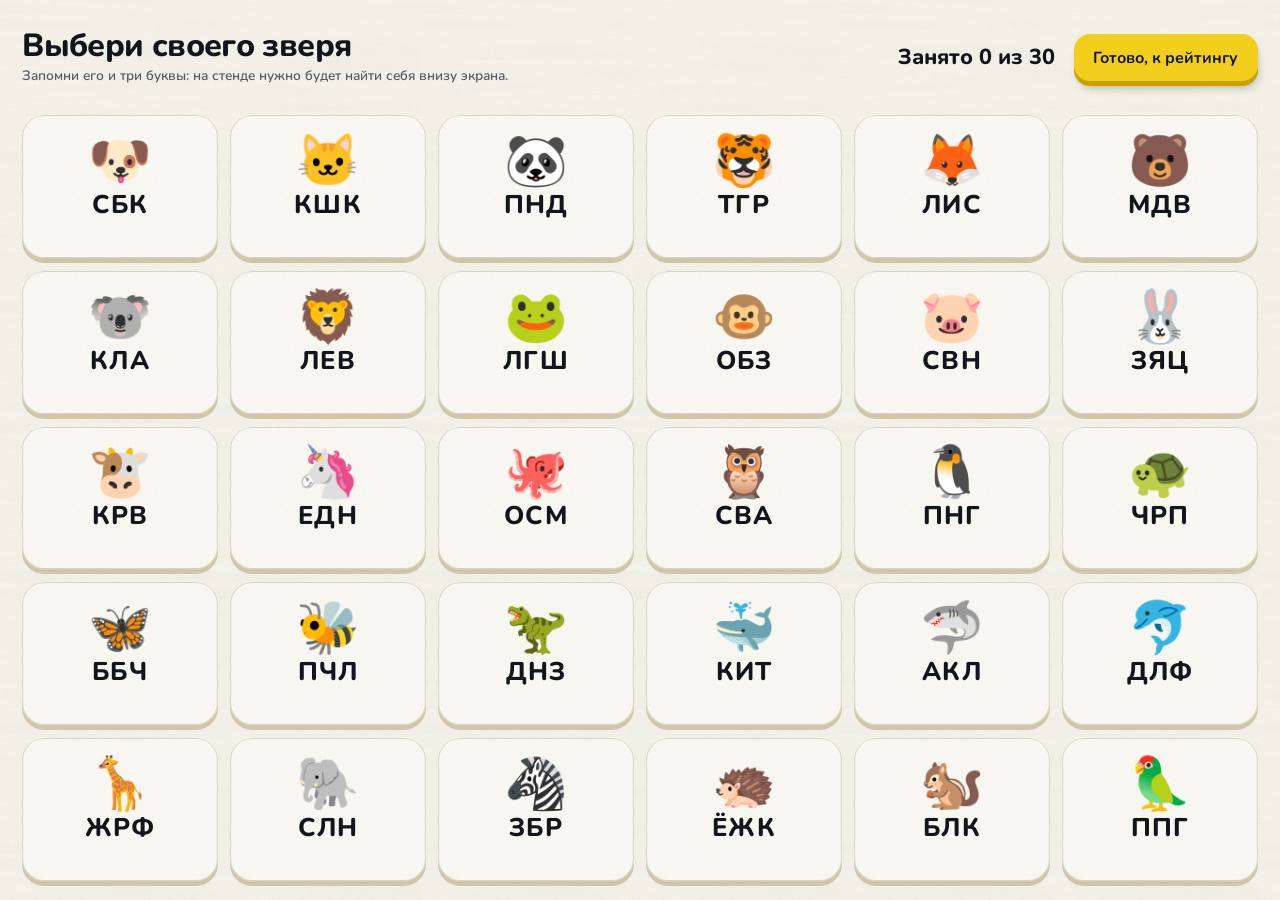
==== register.html @ b261a31a "Лидерборд научного музея: аватары, рейтинг, молекулы в жидкости и газе, SDK для стендов Co-Authored-" ====
<!doctype html>
<html lang="ru">
<head>
<meta charset="utf-8">
<meta name="viewport" content="width=device-width, initial-scale=1, viewport-fit=cover">
<meta name="description" content="Выбор аватаров для группы перед игрой в научном музее.">
<title>Выбор аватаров</title>
<link rel="preconnect" href="https://fonts.googleapis.com">
<link rel="preconnect" href="https://fonts.gstatic.com" crossorigin>
<link href="https://fonts.googleapis.com/css2?family=Nunito:wght@600;700;800&amp;display=swap&amp;subset=cyrillic" rel="stylesheet">
<link rel="stylesheet" href="css/app.css">
</head>
<body>
<noscript><p class="status">Для работы экрана нужен включённый JavaScript.</p></noscript>
<div class="app">
  <header class="bar">
    <div class="bar__title">
      <h1>Выбери своего зверя</h1>
      <p class="bar__sub">Запомни его и три буквы: на стенде нужно будет найти себя внизу экрана.</p>
    </div>
    <p class="count" id="count" aria-live="polite">Занято 0 из 30</p>
    <a class="btn btn--primary" href="index.html">Готово, к рейтингу</a>
  </header>
  <main class="view">
    <ul class="zoo" id="zoo" aria-label="Аватары"></ul>
  </main>
</div>
<p class="status" id="status" role="status" hidden></p>
<script src="sdk/museum-sdk.js"></script>
<script src="js/register.js"></script>
</body>
</html>
---- css/app.css ----
/* Hallmark · shape: app screen · genre: playful · theme: Hum (deal 1/3, seed science-museum-kiosk-leaderboard-2dd2·1d80dd22·2026-11-20·r0)
 * nav: one top bar with three card-stock mode pills and a quiet keeper button · signature: the group as molecules, emoji discs whose bond count is their score, bonding in water and colliding in gas · states: loading, empty, offline, full
 * axes: light/rounded-sans/chromatic-yellow · posture: full-palette · contrast: pass · v2.0.0
 * substitution: Chillax has no Cyrillic, Nunito carries the same rounded voice */
/* waive 39b: avatar tiles are kiosk touch targets for children, sized to the grid on purpose
 * answered F4: the three mode pills are tabs, not primary actions; one pear primary per screen
 * answered F6: .state, .status carry no figures */
/* Hallmark · pre-emit critique: P4 H4 E4 S5 R4 V4 · weakest: H, kiosk distance reading needs larger type than the app scale, so the board declares its own viewport-tied sizes in the token block */
@import url("../tokens.css");
@import url("../base.css");

:root {
  --font-display: "Nunito", ui-rounded, ui-sans-serif, sans-serif;
  --font-body: var(--font-display);
  --display-weight: 800;
  --tracking-display: -0.02em;
  --k-unit: clamp(16px, 0.55vw + 0.6vh, 26px);
  --k-title: calc(var(--k-unit) * 2);
  --k-big: calc(var(--k-unit) * 1.35);
  --k-body: calc(var(--k-unit) * 1);
  --k-small: calc(var(--k-unit) * 0.85);
  --k-bar: calc(var(--k-unit) * 5.2);
  --color-water: var(--color-sugar);
  --color-water-deep: oklch(80% 0.06 236);
  --color-danger: var(--color-accent-3);
  --color-danger-deep: oklch(56% 0.19 25);
  --grain: url("data:image/svg+xml,%3Csvg xmlns='http://www.w3.org/2000/svg' width='180' height='180'%3E%3Cfilter id='n'%3E%3CfeTurbulence type='fractalNoise' baseFrequency='0.85' numOctaves='3' stitchTiles='stitch'/%3E%3CfeColorMatrix values='0 0 0 0 0.2  0 0 0 0 0.18  0 0 0 0 0.12  0 0 0 0.07 0'/%3E%3C/filter%3E%3Crect width='100%25' height='100%25' filter='url(%23n)'/%3E%3C/svg%3E");
  --fibre: url("data:image/svg+xml,%3Csvg xmlns='http://www.w3.org/2000/svg' width='420' height='420'%3E%3Cfilter id='f'%3E%3CfeTurbulence type='turbulence' baseFrequency='0.004 0.06' numOctaves='2' seed='7'/%3E%3CfeColorMatrix values='0 0 0 0 0.35  0 0 0 0 0.3  0 0 0 0 0.2  0 0 0 0.045 0'/%3E%3C/filter%3E%3Crect width='100%25' height='100%25' filter='url(%23f)'/%3E%3C/svg%3E");
}

html { font-size: var(--k-body); }
body {
  min-height: 100dvh;
  background: var(--grain), var(--fibre), var(--color-paper);
  font-size: var(--k-body);
  font-weight: 600;
  -webkit-user-select: none; user-select: none;
  -webkit-tap-highlight-color: transparent;
  touch-action: manipulation;
}
.app { display: grid; grid-template-rows: auto minmax(0, 1fr); height: 100dvh; max-width: 2400px; margin-inline: auto; padding: calc(var(--k-unit) * 1) calc(var(--k-unit) * 1.4) calc(var(--k-unit) * 1.2); gap: calc(var(--k-unit) * 1); }

/* ---------- top bar ---------- */
.bar { display: flex; align-items: center; gap: calc(var(--k-unit) * 1.2); min-height: var(--k-bar); flex-wrap: wrap; }
.bar__title { display: grid; gap: var(--space-3xs); margin-right: auto; min-width: 0; }
.bar h1 { font-size: var(--k-title); max-width: none; }
.bar__sub { font-size: var(--k-small); font-weight: 600; color: var(--color-muted); }

/* ---------- card-stock controls ---------- */
.btn {
  --edge: 5px;
  display: inline-flex; align-items: center; justify-content: center; gap: var(--space-xs);
  min-height: calc(var(--k-unit) * 2.9); padding: 0 calc(var(--k-unit) * 1.2);
  border: 0; border-radius: var(--radius-stock);
  background: var(--grain), var(--color-card); color: var(--color-ink);
  font: 700 var(--k-body)/1 var(--font-body); text-decoration: none; white-space: nowrap; cursor: pointer;
  box-shadow: inset 0 0 0 1px var(--color-rule), 0 var(--edge) 0 0 var(--color-edge);
  transition: translate var(--dur-micro) var(--ease-snap), box-shadow var(--dur-micro) var(--ease-snap), background-color var(--dur-short) linear;
}
.btn:hover { --edge: 7px; translate: 0 -2px; }
.btn:active { --edge: 1px; translate: 0 4px; }
.btn:focus-visible { outline: 3px solid var(--color-focus); outline-offset: 3px; }
.btn:disabled, .btn[aria-disabled="true"] { opacity: 0.5; cursor: not-allowed; translate: none; --edge: 2px; }
.btn[aria-busy="true"] { cursor: progress; }
.btn--primary {
  background: var(--grain), var(--color-accent); color: var(--color-accent-ink);
  box-shadow: 0 var(--edge) 0 0 var(--color-accent-deep), 2px calc(var(--edge) + 4px) 10px -3px color-mix(in oklab, var(--color-ink) 30%, transparent);
  transition-timing-function: var(--ease-spring);
}
.btn--danger { background: var(--grain), var(--color-danger); color: var(--color-ink); box-shadow: 0 var(--edge) 0 0 var(--color-danger-deep); }
.btn--quiet { background: transparent; box-shadow: inset 0 0 0 1.5px var(--color-rule); color: var(--color-ink-2); --edge: 0px; }
.btn--quiet:hover { background: var(--color-paper-2); translate: none; }
.btn--quiet:active { translate: 0 1px; }

/* mode pills: a chosen pill is ink with paper type */
.modes { display: flex; gap: calc(var(--k-unit) * 0.6); padding: 0; margin: 0; }
.modes .btn { min-width: calc(var(--k-unit) * 8); font-size: var(--k-big); min-height: calc(var(--k-unit) * 3.3); }
.modes .btn[aria-selected="true"] { background: var(--color-ink); color: var(--color-paper); box-shadow: 0 2px 0 0 var(--color-ink-2); translate: 0 3px; }

/* ---------- views ---------- */
.view { min-height: 0; position: relative; }

/* leaderboard */
.ranks {
  --rows: 10;
  list-style: none; margin: 0; padding: 0; height: 100%;
  display: grid; grid-auto-flow: column; grid-template-rows: repeat(var(--rows), minmax(0, 1fr));
  grid-template-columns: repeat(var(--cols, 1), minmax(0, 1fr));
  column-gap: calc(var(--k-unit) * 1.4); row-gap: calc(var(--k-unit) * 0.45);
}
.rank {
  display: grid; grid-template-columns: calc(var(--k-unit) * 2.6) auto minmax(0, 1fr) auto; align-items: center;
  gap: calc(var(--k-unit) * 0.8); min-height: 0; padding: 0 calc(var(--k-unit) * 1) 0 calc(var(--k-unit) * 0.6);
  border-radius: var(--radius-stock);
  background: var(--grain), var(--color-card);
  box-shadow: inset 0 0 0 1px var(--color-rule), 0 3px 0 0 var(--color-edge);
  will-change: transform;
}
.rank__pos { font-size: var(--k-big); font-weight: 800; color: var(--color-muted); text-align: center; font-variant-numeric: tabular-nums; }
.rank__disc {
  display: grid; place-items: center; aspect-ratio: 1; height: min(calc(var(--k-unit) * 3.2), 86%);
  border-radius: 50%; background: var(--color-paper-2); box-shadow: inset 0 0 0 1px var(--color-rule);
  font-size: min(calc(var(--k-unit) * 2), 3.6vh); line-height: 1;
}
.rank__code { font-size: min(calc(var(--k-unit) * 2), 4.2vh); font-weight: 800; letter-spacing: 0.04em; overflow-wrap: break-word; min-width: 0; }
.rank__score { position: relative; font-size: min(calc(var(--k-unit) * 2.1), 4.4vh); font-weight: 800; font-variant-numeric: tabular-nums; }
.rank__plus {
  position: absolute; right: 0; bottom: 100%; padding: var(--space-3xs) var(--space-xs); border-radius: var(--radius-pill);
  background: var(--color-mint); color: var(--color-ink); font-size: var(--k-small); font-weight: 800; white-space: nowrap;
  opacity: 0; translate: 0 6px; transition: opacity var(--dur-short) var(--ease-snap), translate var(--dur-short) var(--ease-snap);
}
.rank.is-bumped .rank__plus { opacity: 1; translate: 0 -2px; }
.rank[data-pos="1"] { background: var(--grain), var(--color-accent); box-shadow: 0 4px 0 0 var(--color-accent-deep); }
.rank[data-pos="1"] .rank__pos { color: var(--color-ink); }
.rank[data-pos="1"] .rank__disc { background: var(--color-card); }
.rank[data-pos="2"] .rank__pos, .rank[data-pos="3"] .rank__pos { color: var(--color-ink); }
.rank[data-pos="2"] { box-shadow: inset 0 0 0 2px var(--color-ink), 0 3px 0 0 var(--color-edge); }
.rank[data-pos="3"] { box-shadow: inset 0 0 0 2px var(--color-ink-2), 0 3px 0 0 var(--color-edge); }
.rank.is-zero .rank__score { color: var(--color-muted); }

/* empty and loading */
.state { display: grid; place-content: center; justify-items: start; gap: calc(var(--k-unit) * 1); height: 100%; max-width: 40ch; margin-inline: auto; }
.state h2 { font-size: var(--k-title); max-width: 18ch; }
.state p { font-size: var(--k-big); color: var(--color-ink-2); }
.skeleton { list-style: none; margin: 0; padding: 0; display: grid; gap: calc(var(--k-unit) * 0.45); height: 100%; grid-template-rows: repeat(10, minmax(0, 1fr)); }
.skeleton li { border-radius: var(--radius-stock); background: var(--color-paper-2); animation: breathe 1.4s var(--ease-in-out) infinite alternate; }
@keyframes breathe { from { opacity: 0.55; } to { opacity: 1; } }

/* ---------- the vessel ---------- */
.lab { display: grid; grid-template-columns: minmax(0, 1fr) clamp(300px, 24vw, 520px); gap: calc(var(--k-unit) * 1.4); height: 100%; }
.vessel {
  position: relative; min-height: 0; border-radius: var(--radius-card); overflow: hidden;
  background: var(--grain), var(--fibre), var(--color-paper-2);
  box-shadow: inset 0 0 0 1.5px var(--color-rule), var(--shadow-card);
}
.vessel canvas { position: absolute; inset: 0; width: 100%; height: 100%; display: block; }

.note {
  position: relative; align-self: start; display: grid; gap: calc(var(--k-unit) * 0.9);
  padding: calc(var(--k-unit) * 1.6) calc(var(--k-unit) * 1.5) calc(var(--k-unit) * 1.8);
  filter: var(--shadow-paper);
}
.note::before { content: ""; position: absolute; inset: 0; z-index: -1; background: var(--grain), var(--fibre), var(--color-card); clip-path: var(--torn, none); border-radius: var(--radius-card) var(--radius-card) 0 0; }
.note h2 { font-size: var(--k-title); }
.note p { font-size: var(--k-body); line-height: 1.5; font-weight: 600; color: var(--color-ink-2); }
.note mark { background: color-mix(in oklab, var(--color-accent) 60%, transparent); color: inherit; box-decoration-break: clone; -webkit-box-decoration-break: clone; padding: 0 0.15em; border-radius: 4px; }
.legend { display: grid; gap: calc(var(--k-unit) * 0.5); margin: calc(var(--k-unit) * 0.4) 0 0; padding: calc(var(--k-unit) * 0.9) 0 0; border-top: 1.5px dashed var(--color-rule); list-style: none; }
.legend li.legend__head { display: block; font-size: var(--k-small); color: var(--color-muted); }
.legend li { display: grid; grid-template-columns: calc(var(--k-unit) * 3.6) minmax(0, 1fr); align-items: center; gap: calc(var(--k-unit) * 0.6); font-size: var(--k-small); color: var(--color-ink-2); }
.legend b { font-weight: 800; color: var(--color-ink); }
.dots { position: relative; width: calc(var(--k-unit) * 2.4); aspect-ratio: 1; border-radius: 50%; background: var(--color-card); box-shadow: inset 0 0 0 1.5px var(--color-edge); justify-self: center; }
.dots i { position: absolute; left: 50%; top: 50%; width: 8px; height: 8px; margin: calc(var(--space-2xs) * -1); border-radius: 50%; background: var(--color-accent-2); transform: rotate(var(--a)) translateY(calc(var(--k-unit) * -1.2)); }

/* ---------- status toast ---------- */
.status {
  position: fixed; left: 50%; bottom: calc(var(--k-unit) * 1); translate: -50% 0; z-index: var(--z-toast);
  padding: calc(var(--k-unit) * 0.6) calc(var(--k-unit) * 1.2); border-radius: var(--radius-pill);
  background: var(--color-ink); color: var(--color-paper); font-size: var(--k-small);
}

/* ---------- keeper dialog ---------- */
dialog.keeper {
  width: min(92vw, 560px); padding: calc(var(--k-unit) * 1.6); border: 0; border-radius: 28px;
  background: var(--grain), var(--fibre), var(--color-card); color: var(--color-ink);
  box-shadow: var(--shadow-card);
}
dialog.keeper::backdrop { background: color-mix(in oklab, var(--color-ink) 45%, transparent); }
.keeper h2 { font-size: var(--k-title); }
.keeper__head { display: flex; align-items: start; justify-content: space-between; gap: var(--space-md); margin-bottom: calc(var(--k-unit) * 1); }
.keeper__hint { font-size: var(--k-small); color: var(--color-muted); min-height: 1.5em; }
.keeper__hint.is-error { color: var(--color-error); }
.pin-dots { display: flex; gap: calc(var(--k-unit) * 0.8); justify-content: center; margin: calc(var(--k-unit) * 0.8) 0 calc(var(--k-unit) * 0.4); }
.pin-dots i { width: calc(var(--k-unit) * 1.1); aspect-ratio: 1; border-radius: 50%; box-shadow: inset 0 0 0 2px var(--color-ink-2); transition: background-color var(--dur-micro) linear; }
.pin-dots i.on { background: var(--color-ink); }
.pin-dots.is-shake { animation: shake 360ms var(--ease-snap); }
@keyframes shake { 20% { transform: translateX(-10px); } 40% { transform: translateX(9px); } 60% { transform: translateX(-6px); } 80% { transform: translateX(3px); } }
.keypad { display: grid; grid-template-columns: repeat(3, minmax(0, 1fr)); gap: calc(var(--k-unit) * 0.7); margin-top: calc(var(--k-unit) * 0.8); }
.keypad .btn { min-height: calc(var(--k-unit) * 3.6); font-size: var(--k-title); font-weight: 800; }
.keypad .btn--small { font-size: var(--k-body); }
.actions { display: grid; gap: calc(var(--k-unit) * 0.8); }
.actions .btn { justify-content: flex-start; min-height: calc(var(--k-unit) * 3.4); font-size: var(--k-big); }
.actions__info { font-size: var(--k-small); color: var(--color-muted); padding-top: calc(var(--k-unit) * 0.4); }

/* ---------- registration ---------- */
.zoo { list-style: none; margin: 0; padding: 0; display: grid; grid-template-columns: repeat(6, minmax(0, 1fr)); grid-template-rows: repeat(5, minmax(0, 1fr)); gap: calc(var(--k-unit) * 0.8); height: 100%; }
.zoo .btn { width: 100%; height: 100%; flex-direction: column; gap: calc(var(--k-unit) * 0.2); padding: calc(var(--k-unit) * 0.4); border-radius: 22px; }
.zoo .e { font-size: min(calc(var(--k-unit) * 3.2), 7vh); line-height: 1.05; }
.zoo .c { font-size: min(calc(var(--k-unit) * 1.6), 3.4vh); font-weight: 800; letter-spacing: 0.04em; }
.zoo .t { font-size: var(--k-small); font-weight: 700; min-height: 1.3em; color: var(--color-muted); }
.zoo .btn[aria-pressed="true"] { background: var(--color-ink); color: var(--color-paper); box-shadow: 0 2px 0 0 var(--color-ink-2); translate: 0 3px; }
.zoo .btn[aria-pressed="true"] .t { color: var(--color-accent); }
.zoo .btn.is-asking .t { color: var(--color-accent-3); }
.count { font-size: var(--k-big); font-weight: 800; font-variant-numeric: tabular-nums; }

/* ---------- test stand ---------- */
.stand { display: grid; grid-template-rows: minmax(0, 1fr) auto; gap: calc(var(--k-unit) * 1.2); height: 100%; }
.stand__play { display: grid; place-content: center; justify-items: center; gap: calc(var(--k-unit) * 1.2); text-align: center; border-radius: var(--radius-card); background: var(--grain), var(--fibre), var(--color-paper-2); box-shadow: inset 0 0 0 1.5px var(--color-rule); padding: var(--space-xl); }
.stand__play h2 { font-size: calc(var(--k-unit) * 2.6); max-width: 22ch; }
.stand__score { font-size: calc(var(--k-unit) * 5); font-weight: 800; font-variant-numeric: tabular-nums; line-height: 1; }
.stand__row { display: flex; gap: calc(var(--k-unit) * 0.8); flex-wrap: wrap; justify-content: center; }
.stand__foot { display: grid; grid-template-columns: minmax(0, 1fr) auto; align-items: end; gap: calc(var(--k-unit) * 1.2); padding: calc(var(--k-unit) * 1); border-radius: var(--radius-card); background: var(--grain), var(--color-card); box-shadow: inset 0 0 0 1px var(--color-rule), var(--shadow-card); }
.field { display: grid; gap: var(--space-2xs); font-size: var(--k-small); color: var(--color-muted); }
.field select { min-height: 48px; padding: 0 var(--space-md); border-radius: var(--radius-input); border: 1px solid var(--color-muted); background: var(--color-card); color: var(--color-ink); font-weight: 700; }
.field select:focus-visible { outline: 3px solid var(--color-focus); outline-offset: 2px; }

@media (max-width: 70rem) {
  .lab { grid-template-columns: minmax(0, 1fr); grid-template-rows: minmax(0, 1fr) auto; }
  .note { align-self: stretch; }
  .zoo { grid-template-columns: repeat(5, minmax(0, 1fr)); grid-template-rows: repeat(6, minmax(0, 1fr)); }
}
@media (max-width: 40rem) {
  .modes { width: 100%; }
  .modes .btn { flex: 1 1 0; min-width: 0; padding: 0 var(--space-xs); font-size: var(--k-body); }
  .bar h1 { font-size: var(--k-big); }
}
@media (prefers-reduced-motion: reduce) {
  .skeleton li { animation: none; }
  .pin-dots.is-shake { animation: none; }
  .rank { will-change: auto; }
}
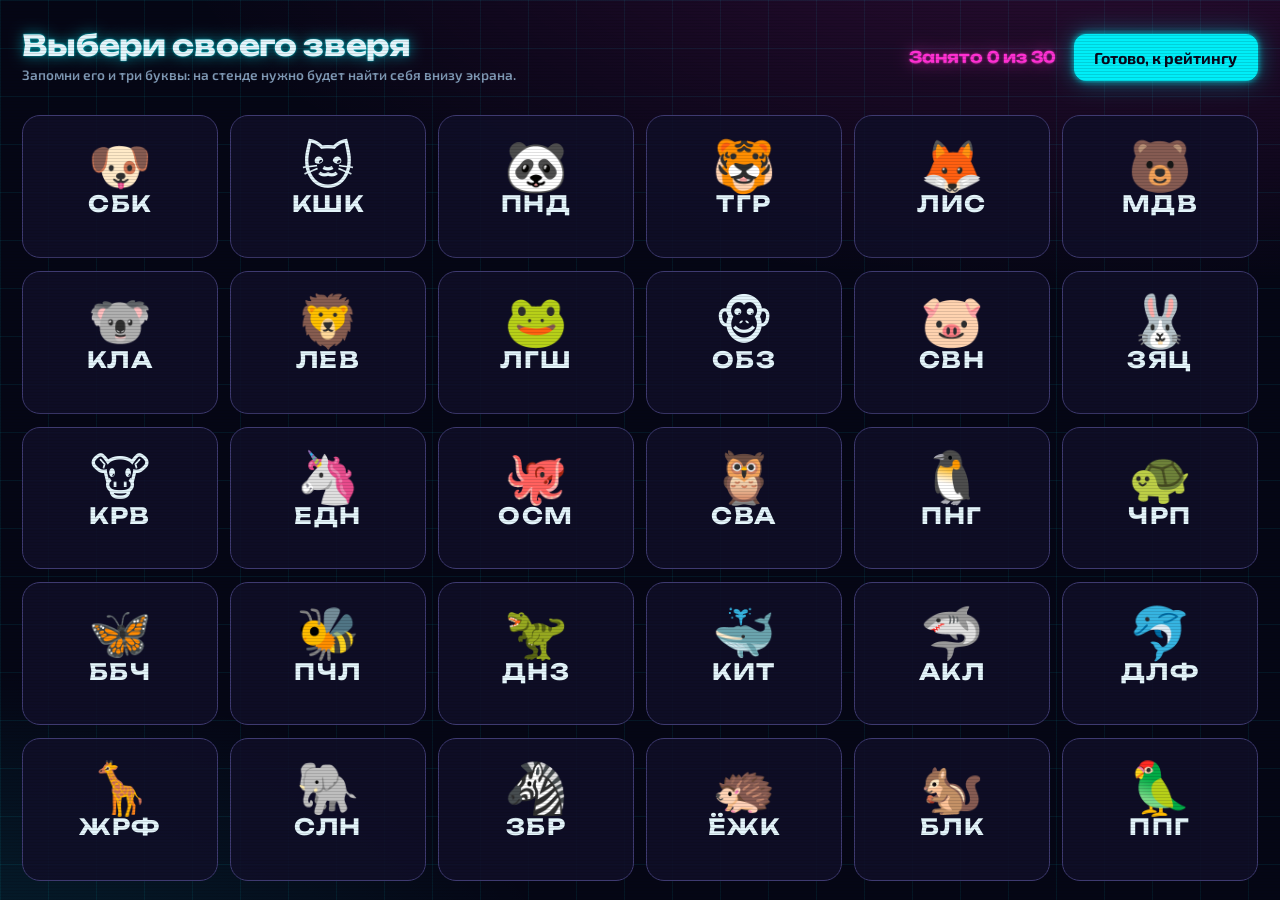
==== commit 136afed9: "Тёмный неоновый стиль: свечение, сетка, сканлайны, неоновые молекулы Co-Authored-By: Claude Opus 5.5" ====
--- a/register.html
+++ b/register.html
@@ -2,12 +2,13 @@
 <html lang="ru">
 <head>
 <meta charset="utf-8">
+<meta name="theme-color" content="#0b0a1a">
 <meta name="viewport" content="width=device-width, initial-scale=1, viewport-fit=cover">
 <meta name="description" content="Выбор аватаров для группы перед игрой в научном музее.">
 <title>Выбор аватаров</title>
 <link rel="preconnect" href="https://fonts.googleapis.com">
 <link rel="preconnect" href="https://fonts.gstatic.com" crossorigin>
-<link href="https://fonts.googleapis.com/css2?family=Nunito:wght@600;700;800&amp;display=swap&amp;subset=cyrillic" rel="stylesheet">
+<link href="https://fonts.googleapis.com/css2?family=Exo+2:wght@500;600;700;800&amp;family=Unbounded:wght@600;700&amp;display=swap" rel="stylesheet">
 <link rel="stylesheet" href="css/app.css">
 </head>
 <body>
--- a/css/app.css
+++ b/css/app.css
@@ -1,81 +1,125 @@
-/* Hallmark · shape: app screen · genre: playful · theme: Hum (deal 1/3, seed science-museum-kiosk-leaderboard-2dd2·1d80dd22·2026-11-20·r0)
- * nav: one top bar with three card-stock mode pills and a quiet keeper button · signature: the group as molecules, emoji discs whose bond count is their score, bonding in water and colliding in gas · states: loading, empty, offline, full
- * axes: light/rounded-sans/chromatic-yellow · posture: full-palette · contrast: pass · v2.0.0
- * substitution: Chillax has no Cyrillic, Nunito carries the same rounded voice */
+/* Hallmark · shape: app screen · genre: atmospheric (by request: dark, neon, cyberpunk glow) · theme: custom neon on night glass, derived from the Hum build by request
+ * nav: one top bar with three neon mode tabs and a quiet keeper button · signature: the players as glowing molecules, ring colour and bond count set by score, bonding in water and colliding in gas · states: loading, empty, offline, full
+ * axes: dark/techno-display/neon-tri · posture: glow on state only · contrast: pass · v2.0.0 */
 /* waive 39b: avatar tiles are kiosk touch targets for children, sized to the grid on purpose
- * answered F4: the three mode pills are tabs, not primary actions; one pear primary per screen
+ * answered F4: the three mode tabs are tabs, not primary actions; one cyan primary per screen
  * answered F6: .state, .status carry no figures */
-/* Hallmark · pre-emit critique: P4 H4 E4 S5 R4 V4 · weakest: H, kiosk distance reading needs larger type than the app scale, so the board declares its own viewport-tied sizes in the token block */
+/* Hallmark · pre-emit critique: P4 H4 E4 S5 R4 V4 · weakest: glow can smear legibility, so text glows stay tight and only state (rank, selection, bonds) carries the strong halo */
 @import url("../tokens.css");
 @import url("../base.css");
 
 :root {
-  --font-display: "Nunito", ui-rounded, ui-sans-serif, sans-serif;
-  --font-body: var(--font-display);
-  --display-weight: 800;
-  --tracking-display: -0.02em;
+  color-scheme: dark;
+  /* night glass */
+  --color-paper: oklch(13% 0.035 278);
+  --color-paper-2: oklch(17% 0.045 280);
+  --color-paper-3: oklch(21% 0.05 282);
+  --color-card: oklch(18.5% 0.05 282);
+  --color-ink: oklch(96% 0.02 220);
+  --color-ink-2: oklch(84% 0.04 230);
+  --color-muted: oklch(68% 0.05 250);
+  --color-rule: oklch(32% 0.07 280);
+  --color-edge: oklch(38% 0.09 285);
+  --color-fringe: oklch(92% 0.12 200);
+  /* neon */
+  --neon-cyan: oklch(86% 0.15 200);
+  --neon-magenta: oklch(70% 0.28 340);
+  --neon-yellow: oklch(92% 0.19 105);
+  --neon-lime: oklch(88% 0.22 145);
+  --color-accent: var(--neon-cyan);
+  --color-accent-deep: oklch(62% 0.13 205);
+  --color-accent-ink: oklch(15% 0.04 278);
+  --color-accent-2: var(--neon-cyan);
+  --color-accent-3: var(--neon-magenta);
+  --color-mint: var(--neon-lime);
+  --color-focus: var(--neon-yellow);
+  --color-error: oklch(72% 0.22 18);
+  --color-water: oklch(30% 0.09 225);
+  --color-water-deep: oklch(19% 0.07 245);
+  --color-danger: var(--neon-magenta);
+  /* valence colours: score sets the ring */
+  --v1: var(--neon-cyan); --v2: var(--neon-lime); --v3: var(--neon-yellow); --v4: var(--neon-magenta);
+  --glow-cyan: 0 0 6px color-mix(in oklab, var(--neon-cyan) 80%, transparent), 0 0 22px color-mix(in oklab, var(--neon-cyan) 45%, transparent);
+  --glow-magenta: 0 0 6px color-mix(in oklab, var(--neon-magenta) 85%, transparent), 0 0 24px color-mix(in oklab, var(--neon-magenta) 50%, transparent);
+  --glow-yellow: 0 0 6px color-mix(in oklab, var(--neon-yellow) 85%, transparent), 0 0 26px color-mix(in oklab, var(--neon-yellow) 45%, transparent);
+  --glow-text-cyan: 0 0 2px color-mix(in oklab, var(--neon-cyan) 90%, transparent), 0 0 14px color-mix(in oklab, var(--neon-cyan) 60%, transparent);
+  --glow-text-magenta: 0 0 2px color-mix(in oklab, var(--neon-magenta) 90%, transparent), 0 0 16px color-mix(in oklab, var(--neon-magenta) 60%, transparent);
+  --glow-text-yellow: 0 0 2px color-mix(in oklab, var(--neon-yellow) 90%, transparent), 0 0 16px color-mix(in oklab, var(--neon-yellow) 55%, transparent);
+  /* type */
+  --font-display: "Unbounded", ui-sans-serif, system-ui, sans-serif;
+  --font-body: "Exo 2", ui-sans-serif, system-ui, sans-serif;
+  --display-weight: 700;
+  --tracking-display: -0.01em;
+  --radius-card: 18px; --radius-stock: 12px; --radius-input: 10px;
+  --shadow-card: 0 18px 40px -20px oklch(5% 0.03 280 / 0.9);
+  --grain: none; --fibre: none;
+  --grid-line: color-mix(in oklab, var(--neon-cyan) 7%, transparent);
+  --scan-line: color-mix(in oklab, oklch(5% 0.02 280) 22%, transparent);
+  /* kiosk scale */
   --k-unit: clamp(16px, 0.55vw + 0.6vh, 26px);
-  --k-title: calc(var(--k-unit) * 2);
-  --k-big: calc(var(--k-unit) * 1.35);
+  --k-title: calc(var(--k-unit) * 1.8);
+  --k-big: calc(var(--k-unit) * 1.3);
   --k-body: calc(var(--k-unit) * 1);
   --k-small: calc(var(--k-unit) * 0.85);
   --k-bar: calc(var(--k-unit) * 5.2);
-  --color-water: var(--color-sugar);
-  --color-water-deep: oklch(80% 0.06 236);
-  --color-danger: var(--color-accent-3);
-  --color-danger-deep: oklch(56% 0.19 25);
-  --grain: url("data:image/svg+xml,%3Csvg xmlns='http://www.w3.org/2000/svg' width='180' height='180'%3E%3Cfilter id='n'%3E%3CfeTurbulence type='fractalNoise' baseFrequency='0.85' numOctaves='3' stitchTiles='stitch'/%3E%3CfeColorMatrix values='0 0 0 0 0.2  0 0 0 0 0.18  0 0 0 0 0.12  0 0 0 0.07 0'/%3E%3C/filter%3E%3Crect width='100%25' height='100%25' filter='url(%23n)'/%3E%3C/svg%3E");
-  --fibre: url("data:image/svg+xml,%3Csvg xmlns='http://www.w3.org/2000/svg' width='420' height='420'%3E%3Cfilter id='f'%3E%3CfeTurbulence type='turbulence' baseFrequency='0.004 0.06' numOctaves='2' seed='7'/%3E%3CfeColorMatrix values='0 0 0 0 0.35  0 0 0 0 0.3  0 0 0 0 0.2  0 0 0 0.045 0'/%3E%3C/filter%3E%3Crect width='100%25' height='100%25' filter='url(%23f)'/%3E%3C/svg%3E");
-}
-
-html { font-size: var(--k-body); }
+}
+
+html { font-size: var(--k-body); background: var(--color-paper); }
 body {
+  position: relative;
   min-height: 100dvh;
-  background: var(--grain), var(--fibre), var(--color-paper);
+  background:
+    radial-gradient(120% 70% at 85% -10%, color-mix(in oklab, var(--neon-magenta) 16%, transparent), transparent 60%),
+    radial-gradient(90% 60% at -10% 110%, color-mix(in oklab, var(--neon-cyan) 13%, transparent), transparent 60%),
+    linear-gradient(var(--grid-line) 1px, transparent 1px) 0 0 / 48px 48px,
+    linear-gradient(90deg, var(--grid-line) 1px, transparent 1px) 0 0 / 48px 48px,
+    var(--color-paper);
   font-size: var(--k-body);
   font-weight: 600;
   -webkit-user-select: none; user-select: none;
   -webkit-tap-highlight-color: transparent;
   touch-action: manipulation;
 }
+/* scanlines over everything, static */
+body::after {
+  content: ""; position: fixed; inset: 0; pointer-events: none; z-index: var(--z-tooltip);
+  background: repeating-linear-gradient(to bottom, transparent 0 2px, var(--scan-line) 2px 3px);
+  mix-blend-mode: multiply; opacity: 0.55;
+}
+::selection { background: color-mix(in oklab, var(--neon-magenta) 40%, transparent); color: var(--color-ink); }
+
 .app { display: grid; grid-template-rows: auto minmax(0, 1fr); height: 100dvh; max-width: 2400px; margin-inline: auto; padding: calc(var(--k-unit) * 1) calc(var(--k-unit) * 1.4) calc(var(--k-unit) * 1.2); gap: calc(var(--k-unit) * 1); }
 
 /* ---------- top bar ---------- */
 .bar { display: flex; align-items: center; gap: calc(var(--k-unit) * 1.2); min-height: var(--k-bar); flex-wrap: wrap; }
-.bar__title { display: grid; gap: var(--space-3xs); margin-right: auto; min-width: 0; }
-.bar h1 { font-size: var(--k-title); max-width: none; }
+.bar__title { display: grid; gap: var(--space-2xs); margin-right: auto; min-width: 0; }
+.bar h1 { font-size: var(--k-title); max-width: none; color: var(--color-ink); text-shadow: var(--glow-text-cyan); }
 .bar__sub { font-size: var(--k-small); font-weight: 600; color: var(--color-muted); }
 
-/* ---------- card-stock controls ---------- */
+/* ---------- neon controls ---------- */
 .btn {
-  --edge: 5px;
   display: inline-flex; align-items: center; justify-content: center; gap: var(--space-xs);
   min-height: calc(var(--k-unit) * 2.9); padding: 0 calc(var(--k-unit) * 1.2);
-  border: 0; border-radius: var(--radius-stock);
-  background: var(--grain), var(--color-card); color: var(--color-ink);
+  border: 1.5px solid var(--color-edge); border-radius: var(--radius-stock);
+  background: color-mix(in oklab, var(--color-card) 85%, transparent); color: var(--color-ink);
   font: 700 var(--k-body)/1 var(--font-body); text-decoration: none; white-space: nowrap; cursor: pointer;
-  box-shadow: inset 0 0 0 1px var(--color-rule), 0 var(--edge) 0 0 var(--color-edge);
-  transition: translate var(--dur-micro) var(--ease-snap), box-shadow var(--dur-micro) var(--ease-snap), background-color var(--dur-short) linear;
-}
-.btn:hover { --edge: 7px; translate: 0 -2px; }
-.btn:active { --edge: 1px; translate: 0 4px; }
+  transition: translate var(--dur-micro) var(--ease-snap), box-shadow var(--dur-short) var(--ease-snap), border-color var(--dur-short) linear, background-color var(--dur-short) linear, color var(--dur-short) linear;
+}
+.btn:hover { border-color: var(--neon-cyan); box-shadow: var(--glow-cyan); }
+.btn:active { translate: 0 2px; }
 .btn:focus-visible { outline: 3px solid var(--color-focus); outline-offset: 3px; }
-.btn:disabled, .btn[aria-disabled="true"] { opacity: 0.5; cursor: not-allowed; translate: none; --edge: 2px; }
+.btn:disabled, .btn[aria-disabled="true"] { opacity: 0.4; cursor: not-allowed; translate: none; box-shadow: none; border-color: var(--color-edge); }
 .btn[aria-busy="true"] { cursor: progress; }
-.btn--primary {
-  background: var(--grain), var(--color-accent); color: var(--color-accent-ink);
-  box-shadow: 0 var(--edge) 0 0 var(--color-accent-deep), 2px calc(var(--edge) + 4px) 10px -3px color-mix(in oklab, var(--color-ink) 30%, transparent);
-  transition-timing-function: var(--ease-spring);
-}
-.btn--danger { background: var(--grain), var(--color-danger); color: var(--color-ink); box-shadow: 0 var(--edge) 0 0 var(--color-danger-deep); }
-.btn--quiet { background: transparent; box-shadow: inset 0 0 0 1.5px var(--color-rule); color: var(--color-ink-2); --edge: 0px; }
-.btn--quiet:hover { background: var(--color-paper-2); translate: none; }
-.btn--quiet:active { translate: 0 1px; }
-
-/* mode pills: a chosen pill is ink with paper type */
+.btn--primary { background: var(--neon-cyan); border-color: var(--neon-cyan); color: var(--color-accent-ink); box-shadow: var(--glow-cyan); }
+.btn--primary:hover { background: color-mix(in oklab, var(--neon-cyan) 85%, white); }
+.btn--danger { background: color-mix(in oklab, var(--neon-magenta) 18%, var(--color-card)); border-color: var(--neon-magenta); color: var(--color-ink); box-shadow: var(--glow-magenta); }
+.btn--danger:hover { border-color: var(--neon-magenta); box-shadow: var(--glow-magenta), inset 0 0 18px color-mix(in oklab, var(--neon-magenta) 35%, transparent); }
+.btn--quiet { background: transparent; border-color: var(--color-rule); color: var(--color-ink-2); }
+
+/* mode tabs */
 .modes { display: flex; gap: calc(var(--k-unit) * 0.6); padding: 0; margin: 0; }
-.modes .btn { min-width: calc(var(--k-unit) * 8); font-size: var(--k-big); min-height: calc(var(--k-unit) * 3.3); }
-.modes .btn[aria-selected="true"] { background: var(--color-ink); color: var(--color-paper); box-shadow: 0 2px 0 0 var(--color-ink-2); translate: 0 3px; }
+.modes .btn { min-width: calc(var(--k-unit) * 8); font-size: var(--k-big); min-height: calc(var(--k-unit) * 3.2); font-family: var(--font-display); font-weight: 600; font-size: var(--k-body); }
+.modes .btn[aria-selected="true"] { background: color-mix(in oklab, var(--neon-cyan) 16%, var(--color-card)); border-color: var(--neon-cyan); color: var(--neon-cyan); text-shadow: var(--glow-text-cyan); box-shadow: var(--glow-cyan), inset 0 0 16px color-mix(in oklab, var(--neon-cyan) 25%, transparent); }
 
 /* ---------- views ---------- */
 .view { min-height: 0; position: relative; }
@@ -89,132 +133,147 @@
   column-gap: calc(var(--k-unit) * 1.4); row-gap: calc(var(--k-unit) * 0.45);
 }
 .rank {
+  --c: var(--color-edge);
   display: grid; grid-template-columns: calc(var(--k-unit) * 2.6) auto minmax(0, 1fr) auto; align-items: center;
   gap: calc(var(--k-unit) * 0.8); min-height: 0; padding: 0 calc(var(--k-unit) * 1) 0 calc(var(--k-unit) * 0.6);
   border-radius: var(--radius-stock);
-  background: var(--grain), var(--color-card);
-  box-shadow: inset 0 0 0 1px var(--color-rule), 0 3px 0 0 var(--color-edge);
+  background: linear-gradient(90deg, color-mix(in oklab, var(--c) 10%, var(--color-card)), color-mix(in oklab, var(--color-card) 80%, transparent) 55%);
+  border: 1.5px solid color-mix(in oklab, var(--c) 70%, transparent);
   will-change: transform;
 }
-.rank__pos { font-size: var(--k-big); font-weight: 800; color: var(--color-muted); text-align: center; font-variant-numeric: tabular-nums; }
+.rank__pos { font-family: var(--font-display); font-size: var(--k-body); font-weight: 600; color: var(--color-muted); text-align: center; font-variant-numeric: tabular-nums; }
 .rank__disc {
   display: grid; place-items: center; aspect-ratio: 1; height: min(calc(var(--k-unit) * 3.2), 86%);
-  border-radius: 50%; background: var(--color-paper-2); box-shadow: inset 0 0 0 1px var(--color-rule);
+  border-radius: 50%; background: var(--color-paper);
+  border: 2px solid var(--c);
   font-size: min(calc(var(--k-unit) * 2), 3.6vh); line-height: 1;
 }
-.rank__code { font-size: min(calc(var(--k-unit) * 2), 4.2vh); font-weight: 800; letter-spacing: 0.04em; overflow-wrap: break-word; min-width: 0; }
-.rank__score { position: relative; font-size: min(calc(var(--k-unit) * 2.1), 4.4vh); font-weight: 800; font-variant-numeric: tabular-nums; }
+.rank__code { font-family: var(--font-display); font-size: min(calc(var(--k-unit) * 1.75), 3.8vh); font-weight: 700; letter-spacing: 0.06em; color: var(--color-ink); overflow-wrap: break-word; min-width: 0; }
+.rank__score { position: relative; font-family: var(--font-display); font-size: min(calc(var(--k-unit) * 1.8), 4vh); font-weight: 700; font-variant-numeric: tabular-nums; color: var(--neon-cyan); text-shadow: var(--glow-text-cyan); }
 .rank__plus {
   position: absolute; right: 0; bottom: 100%; padding: var(--space-3xs) var(--space-xs); border-radius: var(--radius-pill);
-  background: var(--color-mint); color: var(--color-ink); font-size: var(--k-small); font-weight: 800; white-space: nowrap;
+  background: var(--neon-lime); color: var(--color-accent-ink); font-family: var(--font-body); font-size: var(--k-small); font-weight: 800; white-space: nowrap; text-shadow: none;
+  box-shadow: 0 0 14px color-mix(in oklab, var(--neon-lime) 70%, transparent);
   opacity: 0; translate: 0 6px; transition: opacity var(--dur-short) var(--ease-snap), translate var(--dur-short) var(--ease-snap);
 }
+.rank.is-bumped { animation: flare 1.4s var(--ease-out); }
 .rank.is-bumped .rank__plus { opacity: 1; translate: 0 -2px; }
-.rank[data-pos="1"] { background: var(--grain), var(--color-accent); box-shadow: 0 4px 0 0 var(--color-accent-deep); }
-.rank[data-pos="1"] .rank__pos { color: var(--color-ink); }
-.rank[data-pos="1"] .rank__disc { background: var(--color-card); }
-.rank[data-pos="2"] .rank__pos, .rank[data-pos="3"] .rank__pos { color: var(--color-ink); }
-.rank[data-pos="2"] { box-shadow: inset 0 0 0 2px var(--color-ink), 0 3px 0 0 var(--color-edge); }
-.rank[data-pos="3"] { box-shadow: inset 0 0 0 2px var(--color-ink-2), 0 3px 0 0 var(--color-edge); }
-.rank.is-zero .rank__score { color: var(--color-muted); }
+@keyframes flare { 0% { box-shadow: 0 0 0 0 transparent; } 15% { box-shadow: 0 0 34px color-mix(in oklab, var(--neon-lime) 55%, transparent); } 100% { box-shadow: 0 0 0 0 transparent; } }
+.rank[data-pos="1"] { --c: var(--neon-yellow); box-shadow: var(--glow-yellow); }
+.rank[data-pos="1"] .rank__pos, .rank[data-pos="1"] .rank__score { color: var(--neon-yellow); text-shadow: var(--glow-text-yellow); }
+.rank[data-pos="2"] { --c: var(--neon-cyan); box-shadow: 0 0 16px color-mix(in oklab, var(--neon-cyan) 30%, transparent); }
+.rank[data-pos="2"] .rank__pos { color: var(--neon-cyan); }
+.rank[data-pos="3"] { --c: var(--neon-magenta); box-shadow: 0 0 16px color-mix(in oklab, var(--neon-magenta) 32%, transparent); }
+.rank[data-pos="3"] .rank__pos, .rank[data-pos="3"] .rank__score { color: var(--neon-magenta); text-shadow: var(--glow-text-magenta); }
+.rank.is-zero .rank__score { color: var(--color-muted); text-shadow: none; }
 
 /* empty and loading */
 .state { display: grid; place-content: center; justify-items: start; gap: calc(var(--k-unit) * 1); height: 100%; max-width: 40ch; margin-inline: auto; }
-.state h2 { font-size: var(--k-title); max-width: 18ch; }
+.state h2 { font-size: var(--k-title); max-width: 18ch; text-shadow: var(--glow-text-magenta); }
 .state p { font-size: var(--k-big); color: var(--color-ink-2); }
 .skeleton { list-style: none; margin: 0; padding: 0; display: grid; gap: calc(var(--k-unit) * 0.45); height: 100%; grid-template-rows: repeat(10, minmax(0, 1fr)); }
-.skeleton li { border-radius: var(--radius-stock); background: var(--color-paper-2); animation: breathe 1.4s var(--ease-in-out) infinite alternate; }
-@keyframes breathe { from { opacity: 0.55; } to { opacity: 1; } }
+.skeleton li { border-radius: var(--radius-stock); border: 1.5px solid var(--color-rule); background: var(--color-paper-2); animation: breathe 1.4s var(--ease-in-out) infinite alternate; }
+@keyframes breathe { from { opacity: 0.45; } to { opacity: 1; } }
 
 /* ---------- the vessel ---------- */
 .lab { display: grid; grid-template-columns: minmax(0, 1fr) clamp(300px, 24vw, 520px); gap: calc(var(--k-unit) * 1.4); height: 100%; }
 .vessel {
   position: relative; min-height: 0; border-radius: var(--radius-card); overflow: hidden;
-  background: var(--grain), var(--fibre), var(--color-paper-2);
-  box-shadow: inset 0 0 0 1.5px var(--color-rule), var(--shadow-card);
+  background: color-mix(in oklab, var(--color-paper) 70%, transparent);
+  border: 1.5px solid color-mix(in oklab, var(--neon-cyan) 45%, transparent);
+  box-shadow: 0 0 22px color-mix(in oklab, var(--neon-cyan) 20%, transparent), inset 0 0 60px color-mix(in oklab, var(--neon-cyan) 8%, transparent);
 }
 .vessel canvas { position: absolute; inset: 0; width: 100%; height: 100%; display: block; }
 
 .note {
   position: relative; align-self: start; display: grid; gap: calc(var(--k-unit) * 0.9);
   padding: calc(var(--k-unit) * 1.6) calc(var(--k-unit) * 1.5) calc(var(--k-unit) * 1.8);
-  filter: var(--shadow-paper);
-}
-.note::before { content: ""; position: absolute; inset: 0; z-index: -1; background: var(--grain), var(--fibre), var(--color-card); clip-path: var(--torn, none); border-radius: var(--radius-card) var(--radius-card) 0 0; }
-.note h2 { font-size: var(--k-title); }
-.note p { font-size: var(--k-body); line-height: 1.5; font-weight: 600; color: var(--color-ink-2); }
-.note mark { background: color-mix(in oklab, var(--color-accent) 60%, transparent); color: inherit; box-decoration-break: clone; -webkit-box-decoration-break: clone; padding: 0 0.15em; border-radius: 4px; }
-.legend { display: grid; gap: calc(var(--k-unit) * 0.5); margin: calc(var(--k-unit) * 0.4) 0 0; padding: calc(var(--k-unit) * 0.9) 0 0; border-top: 1.5px dashed var(--color-rule); list-style: none; }
+  filter: drop-shadow(0 0 1px var(--neon-magenta)) drop-shadow(0 0 14px color-mix(in oklab, var(--neon-magenta) 40%, transparent));
+}
+.note::before {
+  content: ""; position: absolute; inset: 0; z-index: -1;
+  background: linear-gradient(160deg, var(--color-paper-3), var(--color-card));
+  clip-path: polygon(0 0, calc(100% - 28px) 0, 100% 28px, 100% 100%, 28px 100%, 0 calc(100% - 28px));
+}
+.note h2 { font-size: var(--k-title); color: var(--neon-magenta); text-shadow: var(--glow-text-magenta); }
+.note p { font-size: var(--k-body); line-height: 1.55; font-weight: 500; color: var(--color-ink-2); }
+.note mark { background: none; color: var(--neon-yellow); text-shadow: var(--glow-text-yellow); font-weight: 700; }
+.legend { display: grid; gap: calc(var(--k-unit) * 0.5); margin: calc(var(--k-unit) * 0.4) 0 0; padding: calc(var(--k-unit) * 0.9) 0 0; border-top: 1px dashed var(--color-edge); list-style: none; }
 .legend li.legend__head { display: block; font-size: var(--k-small); color: var(--color-muted); }
 .legend li { display: grid; grid-template-columns: calc(var(--k-unit) * 3.6) minmax(0, 1fr); align-items: center; gap: calc(var(--k-unit) * 0.6); font-size: var(--k-small); color: var(--color-ink-2); }
-.legend b { font-weight: 800; color: var(--color-ink); }
-.dots { position: relative; width: calc(var(--k-unit) * 2.4); aspect-ratio: 1; border-radius: 50%; background: var(--color-card); box-shadow: inset 0 0 0 1.5px var(--color-edge); justify-self: center; }
-.dots i { position: absolute; left: 50%; top: 50%; width: 8px; height: 8px; margin: calc(var(--space-2xs) * -1); border-radius: 50%; background: var(--color-accent-2); transform: rotate(var(--a)) translateY(calc(var(--k-unit) * -1.2)); }
+.legend b { font-weight: 800; color: var(--vc, var(--color-ink)); }
+.legend li:nth-child(2) { --vc: var(--v1); } .legend li:nth-child(3) { --vc: var(--v2); } .legend li:nth-child(4) { --vc: var(--v3); } .legend li:nth-child(5) { --vc: var(--v4); }
+.dots { position: relative; width: calc(var(--k-unit) * 2.4); aspect-ratio: 1; border-radius: 50%; background: var(--color-paper); border: 2px solid var(--vc); box-shadow: 0 0 10px color-mix(in oklab, var(--vc) 55%, transparent); justify-self: center; }
+.dots i { position: absolute; left: 50%; top: 50%; width: 8px; height: 8px; margin: calc(var(--space-2xs) * -1); border-radius: 50%; background: var(--vc); box-shadow: 0 0 6px var(--vc); transform: rotate(var(--a)) translateY(calc(var(--k-unit) * -1.2)); }
 
 /* ---------- status toast ---------- */
 .status {
   position: fixed; left: 50%; bottom: calc(var(--k-unit) * 1); translate: -50% 0; z-index: var(--z-toast);
   padding: calc(var(--k-unit) * 0.6) calc(var(--k-unit) * 1.2); border-radius: var(--radius-pill);
-  background: var(--color-ink); color: var(--color-paper); font-size: var(--k-small);
+  background: var(--color-card); color: var(--color-ink); border: 1.5px solid var(--neon-magenta); box-shadow: var(--glow-magenta); font-size: var(--k-small);
 }
 
 /* ---------- keeper dialog ---------- */
 dialog.keeper {
-  width: min(92vw, 560px); padding: calc(var(--k-unit) * 1.6); border: 0; border-radius: 28px;
-  background: var(--grain), var(--fibre), var(--color-card); color: var(--color-ink);
-  box-shadow: var(--shadow-card);
-}
-dialog.keeper::backdrop { background: color-mix(in oklab, var(--color-ink) 45%, transparent); }
-.keeper h2 { font-size: var(--k-title); }
+  width: min(92vw, 560px); padding: calc(var(--k-unit) * 1.6); border: 1.5px solid var(--neon-cyan); border-radius: var(--radius-card);
+  background: var(--color-card); color: var(--color-ink);
+  box-shadow: var(--glow-cyan), var(--shadow-card);
+}
+dialog.keeper::backdrop { background: color-mix(in oklab, var(--color-paper) 75%, transparent); backdrop-filter: blur(4px); }
+.keeper h2 { font-size: var(--k-title); text-shadow: var(--glow-text-cyan); }
 .keeper__head { display: flex; align-items: start; justify-content: space-between; gap: var(--space-md); margin-bottom: calc(var(--k-unit) * 1); }
 .keeper__hint { font-size: var(--k-small); color: var(--color-muted); min-height: 1.5em; }
 .keeper__hint.is-error { color: var(--color-error); }
 .pin-dots { display: flex; gap: calc(var(--k-unit) * 0.8); justify-content: center; margin: calc(var(--k-unit) * 0.8) 0 calc(var(--k-unit) * 0.4); }
-.pin-dots i { width: calc(var(--k-unit) * 1.1); aspect-ratio: 1; border-radius: 50%; box-shadow: inset 0 0 0 2px var(--color-ink-2); transition: background-color var(--dur-micro) linear; }
-.pin-dots i.on { background: var(--color-ink); }
+.pin-dots i { width: calc(var(--k-unit) * 1.1); aspect-ratio: 1; border-radius: 50%; border: 2px solid var(--color-edge); transition: background-color var(--dur-micro) linear, box-shadow var(--dur-micro) linear, border-color var(--dur-micro) linear; }
+.pin-dots i.on { background: var(--neon-cyan); border-color: var(--neon-cyan); box-shadow: var(--glow-cyan); }
 .pin-dots.is-shake { animation: shake 360ms var(--ease-snap); }
 @keyframes shake { 20% { transform: translateX(-10px); } 40% { transform: translateX(9px); } 60% { transform: translateX(-6px); } 80% { transform: translateX(3px); } }
 .keypad { display: grid; grid-template-columns: repeat(3, minmax(0, 1fr)); gap: calc(var(--k-unit) * 0.7); margin-top: calc(var(--k-unit) * 0.8); }
-.keypad .btn { min-height: calc(var(--k-unit) * 3.6); font-size: var(--k-title); font-weight: 800; }
-.keypad .btn--small { font-size: var(--k-body); }
+.keypad .btn { min-height: calc(var(--k-unit) * 3.6); font-family: var(--font-display); font-size: var(--k-title); font-weight: 600; }
+.keypad .btn--small { font-family: var(--font-body); font-size: var(--k-body); }
 .actions { display: grid; gap: calc(var(--k-unit) * 0.8); }
 .actions .btn { justify-content: flex-start; min-height: calc(var(--k-unit) * 3.4); font-size: var(--k-big); }
 .actions__info { font-size: var(--k-small); color: var(--color-muted); padding-top: calc(var(--k-unit) * 0.4); }
 
 /* ---------- registration ---------- */
 .zoo { list-style: none; margin: 0; padding: 0; display: grid; grid-template-columns: repeat(6, minmax(0, 1fr)); grid-template-rows: repeat(5, minmax(0, 1fr)); gap: calc(var(--k-unit) * 0.8); height: 100%; }
-.zoo .btn { width: 100%; height: 100%; flex-direction: column; gap: calc(var(--k-unit) * 0.2); padding: calc(var(--k-unit) * 0.4); border-radius: 22px; }
+.zoo .btn { width: 100%; height: 100%; flex-direction: column; gap: calc(var(--k-unit) * 0.2); padding: calc(var(--k-unit) * 0.4); border-radius: var(--radius-card); }
 .zoo .e { font-size: min(calc(var(--k-unit) * 3.2), 7vh); line-height: 1.05; }
-.zoo .c { font-size: min(calc(var(--k-unit) * 1.6), 3.4vh); font-weight: 800; letter-spacing: 0.04em; }
+.zoo .c { font-family: var(--font-display); font-size: min(calc(var(--k-unit) * 1.4), 3vh); font-weight: 700; letter-spacing: 0.06em; }
 .zoo .t { font-size: var(--k-small); font-weight: 700; min-height: 1.3em; color: var(--color-muted); }
-.zoo .btn[aria-pressed="true"] { background: var(--color-ink); color: var(--color-paper); box-shadow: 0 2px 0 0 var(--color-ink-2); translate: 0 3px; }
-.zoo .btn[aria-pressed="true"] .t { color: var(--color-accent); }
-.zoo .btn.is-asking .t { color: var(--color-accent-3); }
-.count { font-size: var(--k-big); font-weight: 800; font-variant-numeric: tabular-nums; }
+.zoo .btn[aria-pressed="true"] { background: color-mix(in oklab, var(--neon-magenta) 14%, var(--color-card)); border-color: var(--neon-magenta); box-shadow: var(--glow-magenta), inset 0 0 22px color-mix(in oklab, var(--neon-magenta) 22%, transparent); }
+.zoo .btn[aria-pressed="true"] .c { color: var(--neon-magenta); text-shadow: var(--glow-text-magenta); }
+.zoo .btn[aria-pressed="true"] .t { color: var(--color-ink-2); }
+.zoo .btn.is-asking .t { color: var(--neon-yellow); }
+.count { font-family: var(--font-display); font-size: var(--k-body); font-weight: 600; font-variant-numeric: tabular-nums; color: var(--neon-magenta); text-shadow: var(--glow-text-magenta); }
 
 /* ---------- test stand ---------- */
 .stand { display: grid; grid-template-rows: minmax(0, 1fr) auto; gap: calc(var(--k-unit) * 1.2); height: 100%; }
-.stand__play { display: grid; place-content: center; justify-items: center; gap: calc(var(--k-unit) * 1.2); text-align: center; border-radius: var(--radius-card); background: var(--grain), var(--fibre), var(--color-paper-2); box-shadow: inset 0 0 0 1.5px var(--color-rule); padding: var(--space-xl); }
-.stand__play h2 { font-size: calc(var(--k-unit) * 2.6); max-width: 22ch; }
-.stand__score { font-size: calc(var(--k-unit) * 5); font-weight: 800; font-variant-numeric: tabular-nums; line-height: 1; }
+.stand__play { display: grid; place-content: center; justify-items: center; gap: calc(var(--k-unit) * 1.2); text-align: center; border-radius: var(--radius-card); background: color-mix(in oklab, var(--color-paper-2) 80%, transparent); border: 1.5px solid var(--color-rule); padding: var(--space-xl); }
+.stand__play h2 { font-size: calc(var(--k-unit) * 2.2); max-width: 22ch; }
+.stand__score { font-family: var(--font-display); font-size: calc(var(--k-unit) * 4.5); font-weight: 700; font-variant-numeric: tabular-nums; line-height: 1; color: var(--neon-cyan); text-shadow: var(--glow-text-cyan); }
 .stand__row { display: flex; gap: calc(var(--k-unit) * 0.8); flex-wrap: wrap; justify-content: center; }
-.stand__foot { display: grid; grid-template-columns: minmax(0, 1fr) auto; align-items: end; gap: calc(var(--k-unit) * 1.2); padding: calc(var(--k-unit) * 1); border-radius: var(--radius-card); background: var(--grain), var(--color-card); box-shadow: inset 0 0 0 1px var(--color-rule), var(--shadow-card); }
+.stand__foot { display: grid; grid-template-columns: minmax(0, 1fr) auto; align-items: end; gap: calc(var(--k-unit) * 1.2); padding: calc(var(--k-unit) * 1); border-radius: var(--radius-card); background: var(--color-card); border: 1.5px solid var(--color-rule); }
 .field { display: grid; gap: var(--space-2xs); font-size: var(--k-small); color: var(--color-muted); }
-.field select { min-height: 48px; padding: 0 var(--space-md); border-radius: var(--radius-input); border: 1px solid var(--color-muted); background: var(--color-card); color: var(--color-ink); font-weight: 700; }
+.field select { min-height: 48px; padding: 0 var(--space-md); border-radius: var(--radius-input); border: 1.5px solid var(--color-edge); background: var(--color-card); color: var(--color-ink); font-weight: 700; }
 .field select:focus-visible { outline: 3px solid var(--color-focus); outline-offset: 2px; }
 
 @media (max-width: 70rem) {
-  .lab { grid-template-columns: minmax(0, 1fr); grid-template-rows: minmax(0, 1fr) auto; }
+  .app { height: auto; min-height: 100dvh; }
+  .view { min-height: 75dvh; }
+  .lab { grid-template-columns: minmax(0, 1fr); grid-template-rows: 60dvh auto; }
   .note { align-self: stretch; }
   .zoo { grid-template-columns: repeat(5, minmax(0, 1fr)); grid-template-rows: repeat(6, minmax(0, 1fr)); }
 }
 @media (max-width: 40rem) {
   .modes { width: 100%; }
-  .modes .btn { flex: 1 1 0; min-width: 0; padding: 0 var(--space-xs); font-size: var(--k-body); }
+  .modes .btn { flex: 1 1 0; min-width: 0; padding: 0 var(--space-xs); font-size: var(--k-small); }
   .bar h1 { font-size: var(--k-big); }
 }
 @media (prefers-reduced-motion: reduce) {
   .skeleton li { animation: none; }
   .pin-dots.is-shake { animation: none; }
+  .rank.is-bumped { animation: none; }
   .rank { will-change: auto; }
 }
